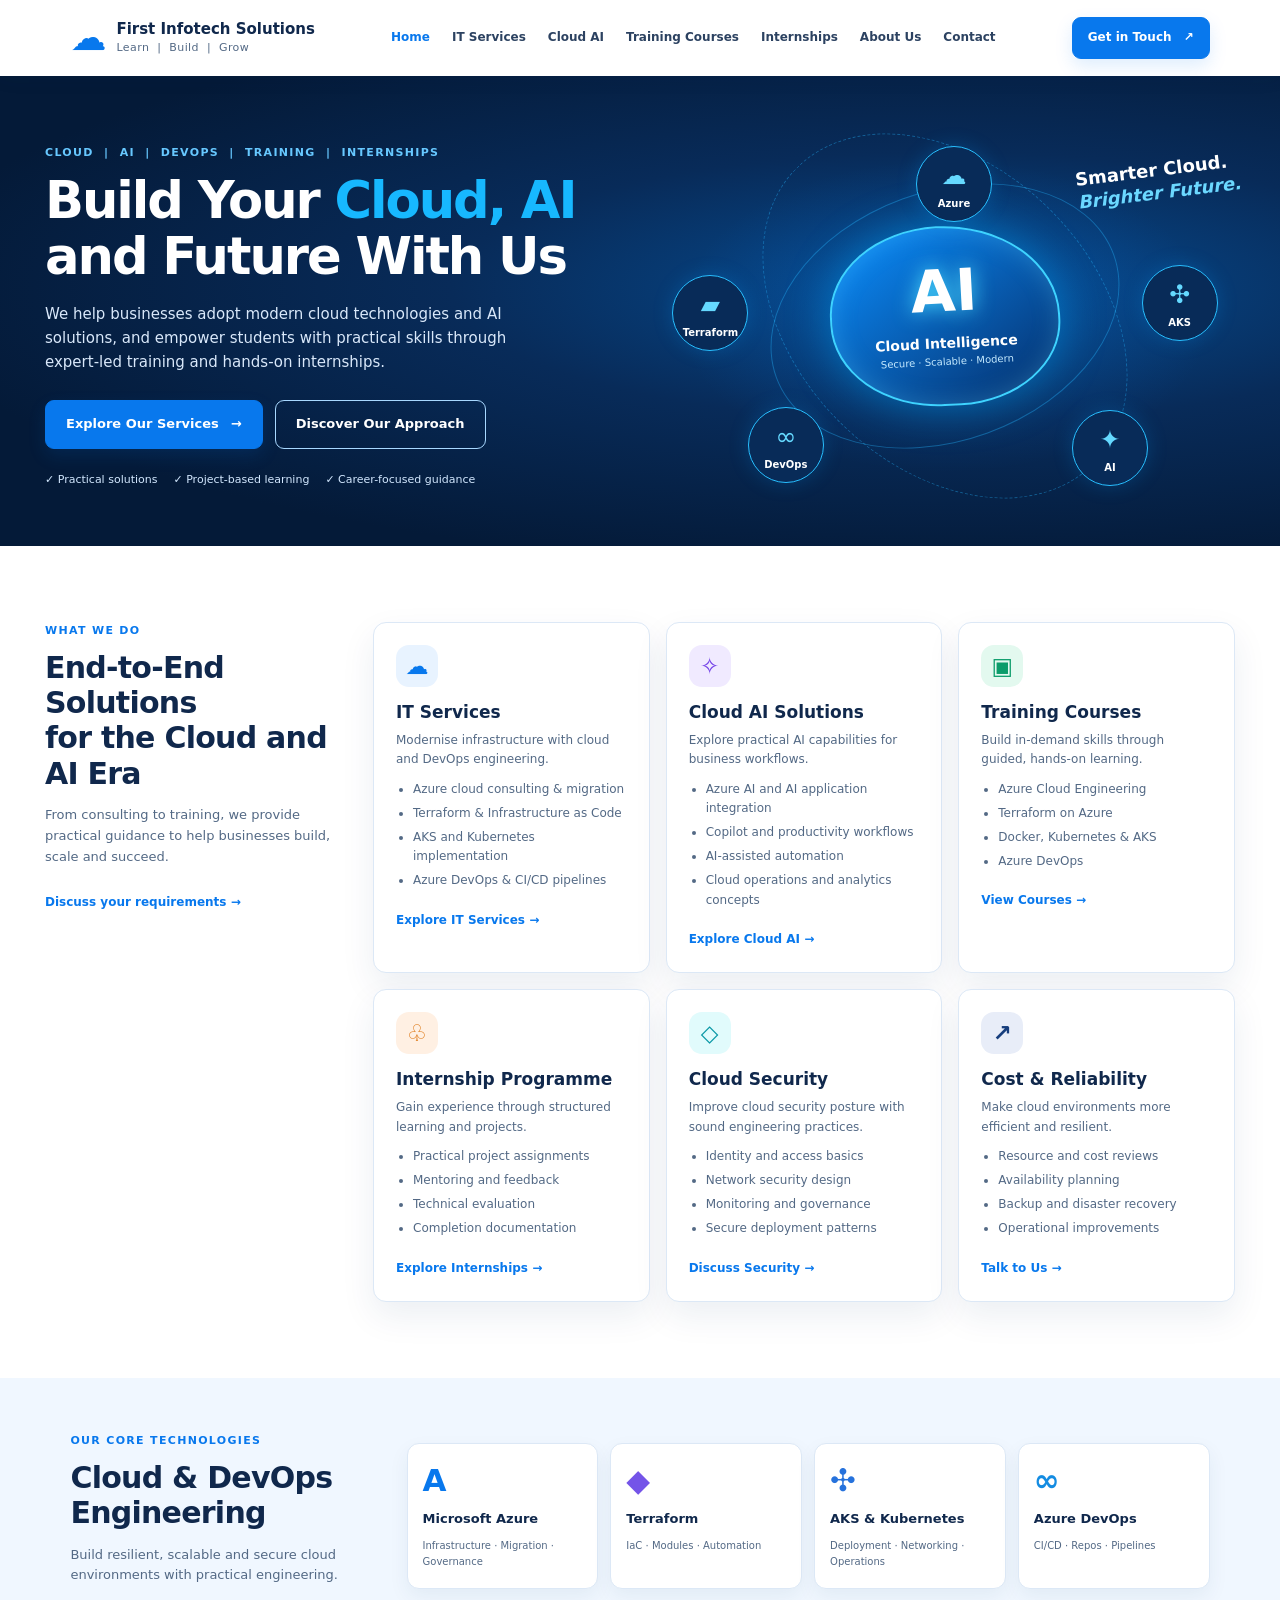
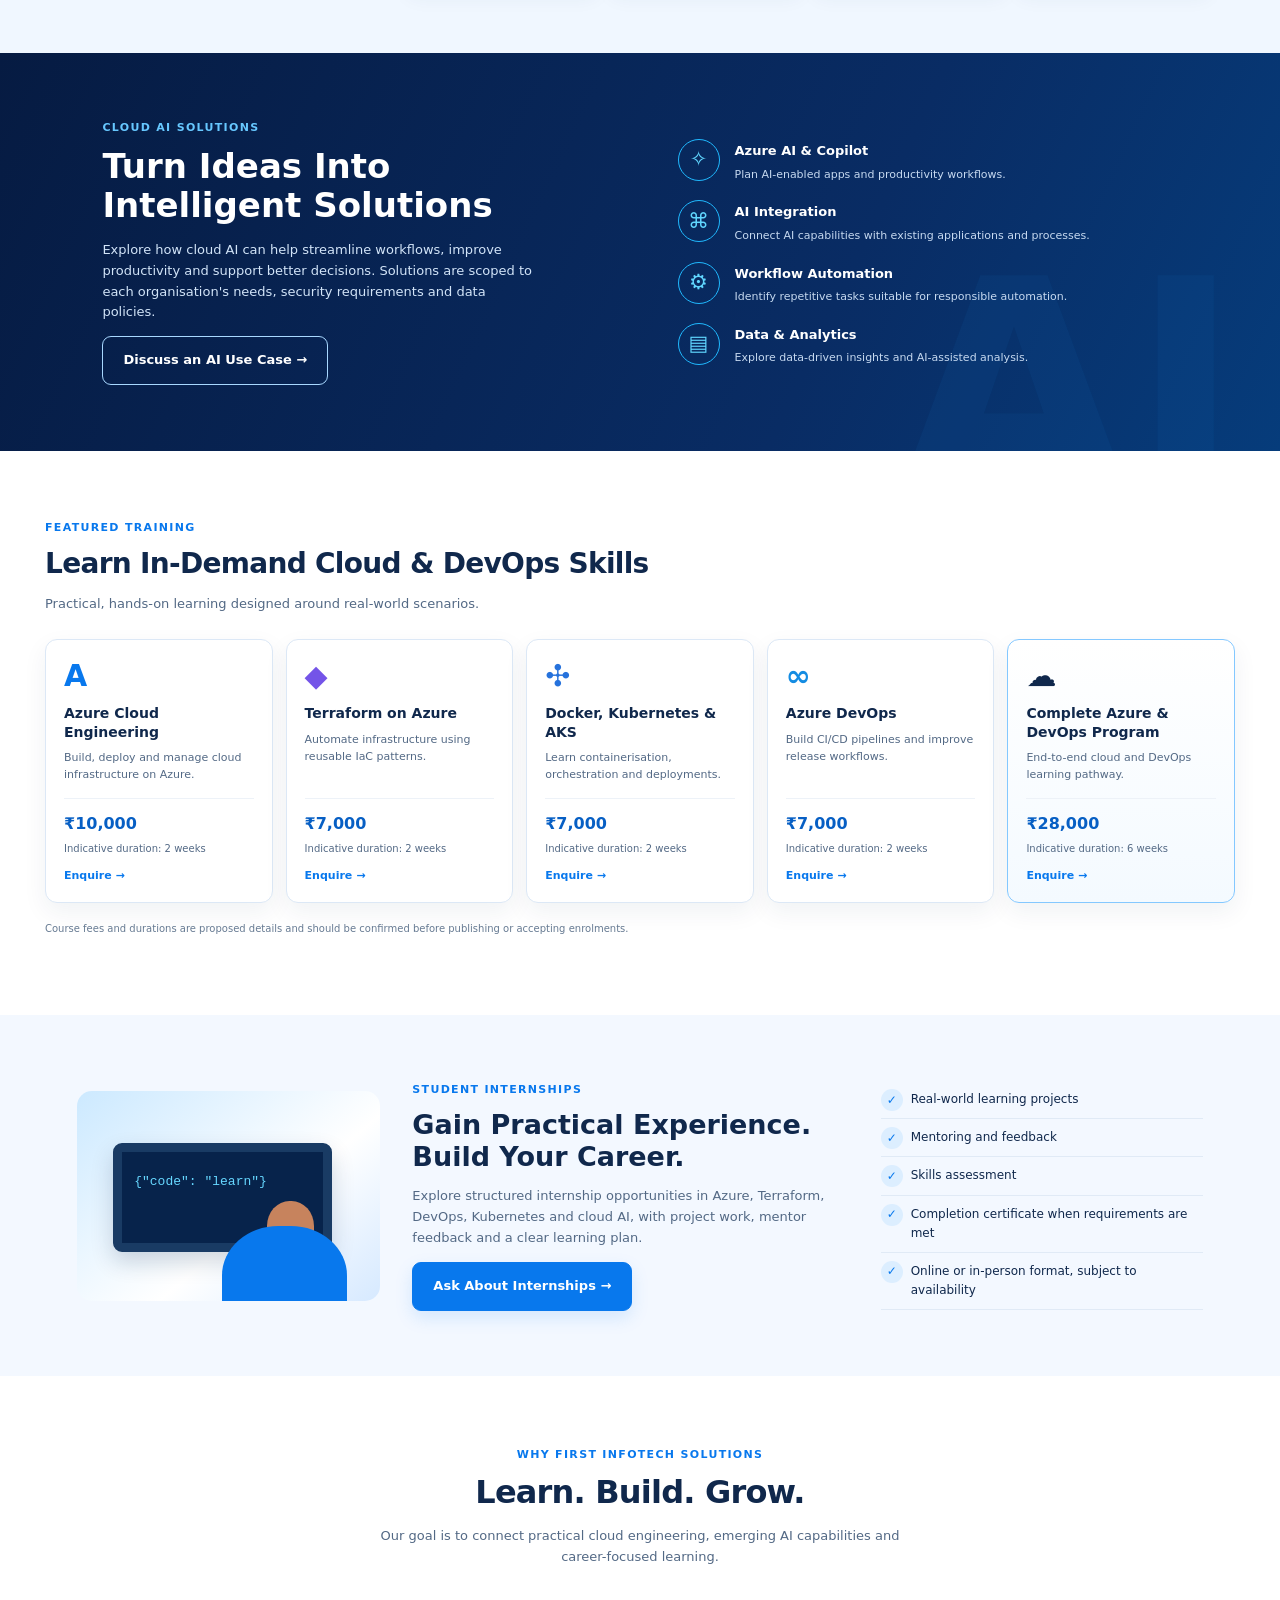
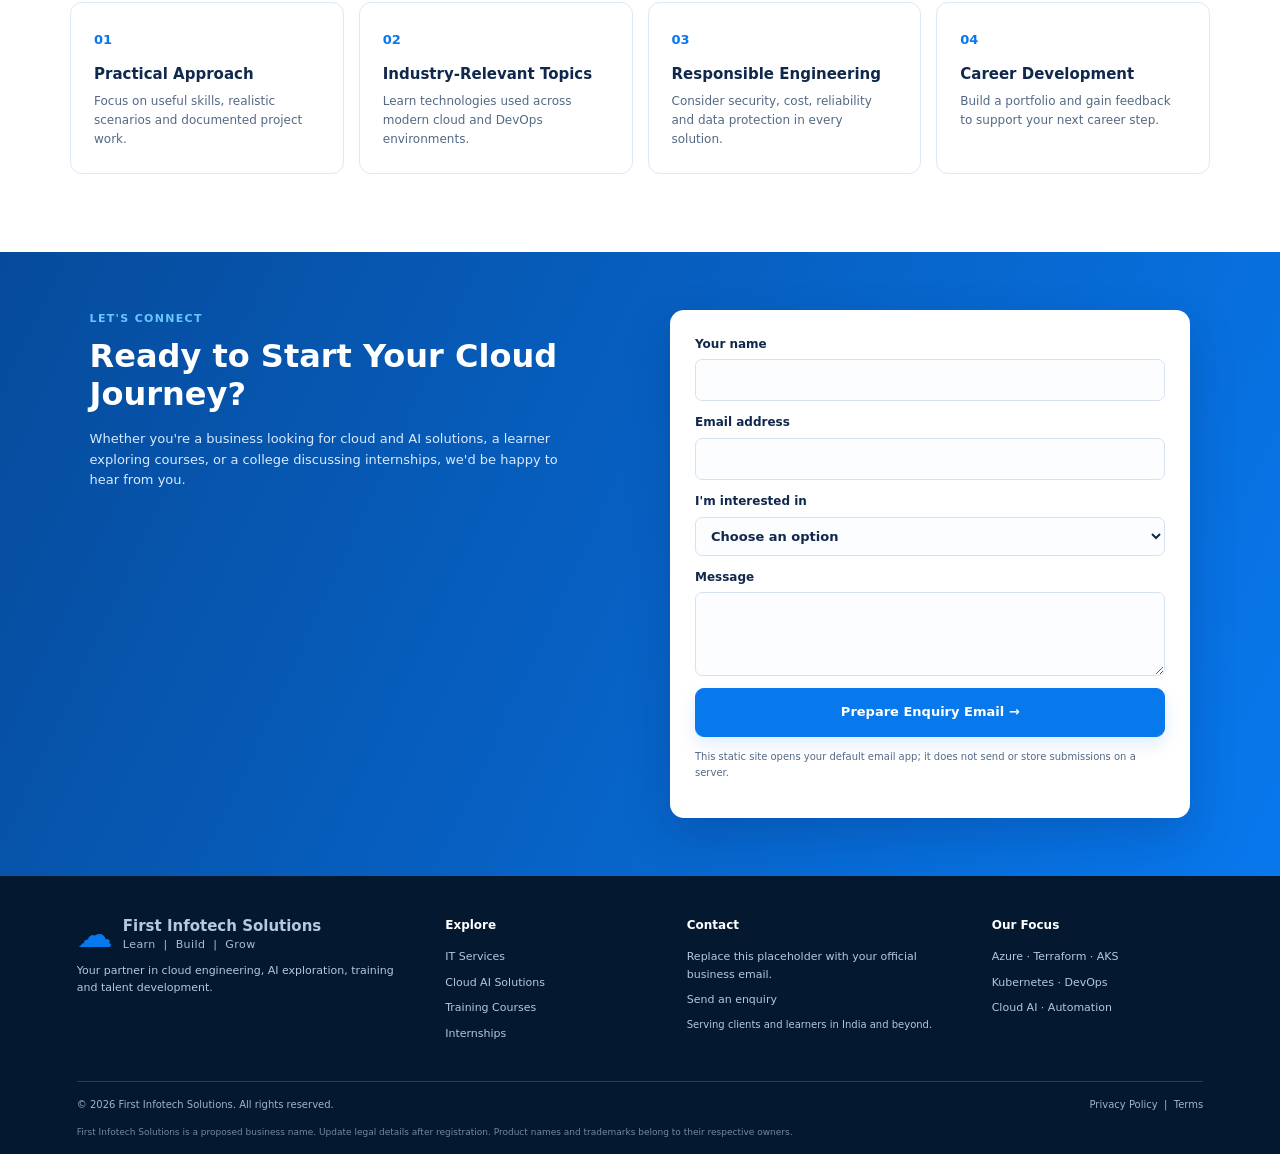
==== index.html @ 3216710e "Add files via upload" ====
<!doctype html>
<html lang="en">
<head>
  <meta charset="utf-8">
  <meta name="viewport" content="width=device-width, initial-scale=1">
  <meta name="description" content="First Infotech Solutions provides Azure, DevOps, Cloud AI solutions, professional training, and practical internship programmes.">
  <title>First Infotech Solutions | Cloud, AI, DevOps & Training</title>
  <link rel="icon" href="assets/favicon.svg" type="image/svg+xml">
  <link rel="stylesheet" href="styles.css">
</head>
<body>
  <header class="site-header">
    <a class="brand" href="#home" aria-label="First Infotech Solutions home">
      <span class="brand-mark" aria-hidden="true">☁</span>
      <span><strong>First Infotech Solutions</strong><small>Learn&nbsp; | &nbsp;Build&nbsp; | &nbsp;Grow</small></span>
    </a>
    <button class="menu-toggle" aria-expanded="false" aria-controls="primary-nav">☰ <span class="sr-only">Toggle navigation</span></button>
    <nav id="primary-nav" class="nav">
      <a href="#home">Home</a><a href="#services">IT Services</a><a href="#ai">Cloud AI</a>
      <a href="#courses">Training Courses</a><a href="#internships">Internships</a><a href="#about">About Us</a><a href="#contact">Contact</a>
    </nav>
    <a class="button button-small header-cta" href="#contact">Get in Touch <span>↗</span></a>
  </header>

  <main>
    <section id="home" class="hero">
      <div class="hero-grid">
        <div class="hero-copy">
          <p class="eyebrow light">CLOUD&nbsp; | &nbsp;AI&nbsp; | &nbsp;DEVOPS&nbsp; | &nbsp;TRAINING&nbsp; | &nbsp;INTERNSHIPS</p>
          <h1>Build Your <span>Cloud, AI</span><br>and Future With Us</h1>
          <p class="hero-lead">We help businesses adopt modern cloud technologies and AI solutions, and empower students with practical skills through expert-led training and hands-on internships.</p>
          <div class="hero-actions"><a class="button" href="#services">Explore Our Services <span>→</span></a><a class="button button-outline" href="#about">Discover Our Approach</a></div>
          <div class="hero-points"><span>✓ Practical solutions</span><span>✓ Project-based learning</span><span>✓ Career-focused guidance</span></div>
        </div>
        <div class="hero-art" aria-label="Cloud and AI technology illustration">
          <div class="orbit orbit-one"></div><div class="orbit orbit-two"></div>
          <div class="cloud-core"><span class="ai-symbol">AI</span><strong>Cloud Intelligence</strong><small>Secure · Scalable · Modern</small></div>
          <div class="tech-node node-top">☁<small>Azure</small></div>
          <div class="tech-node node-left">▰<small>Terraform</small></div>
          <div class="tech-node node-right">✣<small>AKS</small></div>
          <div class="tech-node node-bottom-left">∞<small>DevOps</small></div>
          <div class="tech-node node-bottom-right">✦<small>AI</small></div>
          <div class="hero-tagline">Smarter Cloud.<br><em>Brighter Future.</em></div>
        </div>
      </div>
    </section>

    <section id="services" class="section">
      <div class="section-heading">
        <p class="eyebrow">WHAT WE DO</p><h2>End-to-End Solutions<br>for the Cloud and AI Era</h2>
        <p>From consulting to training, we provide practical guidance to help businesses build, scale and succeed.</p>
        <a class="text-link" href="#contact">Discuss your requirements →</a>
      </div>
      <div class="service-grid">
        <article class="service-card blue"><span class="icon">☁</span><h3>IT Services</h3><p>Modernise infrastructure with cloud and DevOps engineering.</p><ul><li>Azure cloud consulting & migration</li><li>Terraform & Infrastructure as Code</li><li>AKS and Kubernetes implementation</li><li>Azure DevOps & CI/CD pipelines</li></ul><a href="#contact" class="card-link">Explore IT Services →</a></article>
        <article class="service-card purple"><span class="icon">✧</span><h3>Cloud AI Solutions</h3><p>Explore practical AI capabilities for business workflows.</p><ul><li>Azure AI and AI application integration</li><li>Copilot and productivity workflows</li><li>AI-assisted automation</li><li>Cloud operations and analytics concepts</li></ul><a href="#ai" class="card-link">Explore Cloud AI →</a></article>
        <article class="service-card green"><span class="icon">▣</span><h3>Training Courses</h3><p>Build in-demand skills through guided, hands-on learning.</p><ul><li>Azure Cloud Engineering</li><li>Terraform on Azure</li><li>Docker, Kubernetes & AKS</li><li>Azure DevOps</li></ul><a href="#courses" class="card-link">View Courses →</a></article>
        <article class="service-card orange"><span class="icon">♧</span><h3>Internship Programme</h3><p>Gain experience through structured learning and projects.</p><ul><li>Practical project assignments</li><li>Mentoring and feedback</li><li>Technical evaluation</li><li>Completion documentation</li></ul><a href="#internships" class="card-link">Explore Internships →</a></article>
        <article class="service-card teal"><span class="icon">◇</span><h3>Cloud Security</h3><p>Improve cloud security posture with sound engineering practices.</p><ul><li>Identity and access basics</li><li>Network security design</li><li>Monitoring and governance</li><li>Secure deployment patterns</li></ul><a href="#contact" class="card-link">Discuss Security →</a></article>
        <article class="service-card navy"><span class="icon">↗</span><h3>Cost & Reliability</h3><p>Make cloud environments more efficient and resilient.</p><ul><li>Resource and cost reviews</li><li>Availability planning</li><li>Backup and disaster recovery</li><li>Operational improvements</li></ul><a href="#contact" class="card-link">Talk to Us →</a></article>
      </div>
    </section>

    <section class="tech-strip">
      <div class="strip-intro"><p class="eyebrow">OUR CORE TECHNOLOGIES</p><h2>Cloud & DevOps<br>Engineering</h2><p>Build resilient, scalable and secure cloud environments with practical engineering.</p></div>
      <div class="tech-list">
        <div class="tech-card"><span class="tech-logo azure">A</span><strong>Microsoft Azure</strong><small>Infrastructure · Migration · Governance</small></div>
        <div class="tech-card"><span class="tech-logo terraform">◆</span><strong>Terraform</strong><small>IaC · Modules · Automation</small></div>
        <div class="tech-card"><span class="tech-logo k8s">✣</span><strong>AKS & Kubernetes</strong><small>Deployment · Networking · Operations</small></div>
        <div class="tech-card"><span class="tech-logo devops">∞</span><strong>Azure DevOps</strong><small>CI/CD · Repos · Pipelines</small></div>
      </div>
    </section>

    <section id="ai" class="ai-section">
      <div class="ai-copy"><p class="eyebrow light">CLOUD AI SOLUTIONS</p><h2>Turn Ideas Into<br>Intelligent Solutions</h2><p>Explore how cloud AI can help streamline workflows, improve productivity and support better decisions. Solutions are scoped to each organisation's needs, security requirements and data policies.</p><a href="#contact" class="button button-outline">Discuss an AI Use Case →</a></div>
      <div class="ai-capabilities">
        <article><span>✧</span><div><strong>Azure AI & Copilot</strong><p>Plan AI-enabled apps and productivity workflows.</p></div></article>
        <article><span>⌘</span><div><strong>AI Integration</strong><p>Connect AI capabilities with existing applications and processes.</p></div></article>
        <article><span>⚙</span><div><strong>Workflow Automation</strong><p>Identify repetitive tasks suitable for responsible automation.</p></div></article>
        <article><span>▤</span><div><strong>Data & Analytics</strong><p>Explore data-driven insights and AI-assisted analysis.</p></div></article>
      </div>
      <div class="ai-glow" aria-hidden="true">AI</div>
    </section>

    <section id="courses" class="section courses-section">
      <div class="courses-heading"><p class="eyebrow">FEATURED TRAINING</p><h2>Learn In-Demand Cloud & DevOps Skills</h2><p>Practical, hands-on learning designed around real-world scenarios.</p></div>
      <div class="course-grid">
        <article class="course-card"><span class="course-symbol azure">A</span><h3>Azure Cloud Engineering</h3><p>Build, deploy and manage cloud infrastructure on Azure.</p><div class="course-meta"><strong>₹10,000</strong><small>Indicative duration: 2 weeks</small></div><a href="#contact">Enquire →</a></article>
        <article class="course-card"><span class="course-symbol terraform">◆</span><h3>Terraform on Azure</h3><p>Automate infrastructure using reusable IaC patterns.</p><div class="course-meta"><strong>₹7,000</strong><small>Indicative duration: 2 weeks</small></div><a href="#contact">Enquire →</a></article>
        <article class="course-card"><span class="course-symbol k8s">✣</span><h3>Docker, Kubernetes & AKS</h3><p>Learn containerisation, orchestration and deployments.</p><div class="course-meta"><strong>₹7,000</strong><small>Indicative duration: 2 weeks</small></div><a href="#contact">Enquire →</a></article>
        <article class="course-card"><span class="course-symbol devops">∞</span><h3>Azure DevOps</h3><p>Build CI/CD pipelines and improve release workflows.</p><div class="course-meta"><strong>₹7,000</strong><small>Indicative duration: 2 weeks</small></div><a href="#contact">Enquire →</a></article>
        <article class="course-card featured"><span class="course-symbol cloud">☁</span><h3>Complete Azure & DevOps Program</h3><p>End-to-end cloud and DevOps learning pathway.</p><div class="course-meta"><strong>₹28,000</strong><small>Indicative duration: 6 weeks</small></div><a href="#contact">Enquire →</a></article>
      </div>
      <p class="fine-print">Course fees and durations are proposed details and should be confirmed before publishing or accepting enrolments.</p>
    </section>

    <section id="internships" class="internship-section">
      <div class="student-illustration" aria-hidden="true"><div class="screen">{"code": "learn"}</div><div class="person-head"></div><div class="person-body"></div></div>
      <div class="internship-copy"><p class="eyebrow">STUDENT INTERNSHIPS</p><h2>Gain Practical Experience.<br>Build Your Career.</h2><p>Explore structured internship opportunities in Azure, Terraform, DevOps, Kubernetes and cloud AI, with project work, mentor feedback and a clear learning plan.</p><a href="#contact" class="button">Ask About Internships →</a></div>
      <ul class="internship-benefits"><li>Real-world learning projects</li><li>Mentoring and feedback</li><li>Skills assessment</li><li>Completion certificate when requirements are met</li><li>Online or in-person format, subject to availability</li></ul>
    </section>

    <section id="about" class="about-section">
      <p class="eyebrow">WHY FIRST INFOTECH SOLUTIONS</p><h2>Learn. Build. Grow.</h2><p class="about-lead">Our goal is to connect practical cloud engineering, emerging AI capabilities and career-focused learning.</p>
      <div class="value-grid"><article><span>01</span><h3>Practical Approach</h3><p>Focus on useful skills, realistic scenarios and documented project work.</p></article><article><span>02</span><h3>Industry-Relevant Topics</h3><p>Learn technologies used across modern cloud and DevOps environments.</p></article><article><span>03</span><h3>Responsible Engineering</h3><p>Consider security, cost, reliability and data protection in every solution.</p></article><article><span>04</span><h3>Career Development</h3><p>Build a portfolio and gain feedback to support your next career step.</p></article></div>
    </section>

    <section id="contact" class="contact-section">
      <div><p class="eyebrow light">LET'S CONNECT</p><h2>Ready to Start Your Cloud Journey?</h2><p>Whether you're a business looking for cloud and AI solutions, a learner exploring courses, or a college discussing internships, we'd be happy to hear from you.</p></div>
      <form id="contact-form" class="contact-form">
        <label>Your name<input name="name" autocomplete="name" required maxlength="100"></label>
        <label>Email address<input type="email" name="email" autocomplete="email" required maxlength="150"></label>
        <label>I'm interested in<select name="interest" required><option value="">Choose an option</option><option>IT Services</option><option>Cloud AI Solutions</option><option>Training Courses</option><option>Student Internship</option><option>College Partnership</option><option>Other</option></select></label>
        <label>Message<textarea name="message" rows="3" required maxlength="2000"></textarea></label>
        <button class="button" type="submit">Prepare Enquiry Email →</button>
        <p class="form-note">This static site opens your default email app; it does not send or store submissions on a server.</p>
        <p id="form-status" class="form-status" role="status"></p>
      </form>
    </section>
  </main>

  <footer class="site-footer">
    <div class="footer-main"><div class="footer-brand"><a class="brand brand-footer" href="#home"><span class="brand-mark">☁</span><span><strong>First Infotech Solutions</strong><small>Learn&nbsp; | &nbsp;Build&nbsp; | &nbsp;Grow</small></span></a><p>Your partner in cloud engineering, AI exploration, training and talent development.</p></div>
      <div><h3>Explore</h3><a href="#services">IT Services</a><a href="#ai">Cloud AI Solutions</a><a href="#courses">Training Courses</a><a href="#internships">Internships</a></div>
      <div><h3>Contact</h3><p>Replace this placeholder with your official business email.</p><a href="#contact">Send an enquiry</a><p class="small">Serving clients and learners in India and beyond.</p></div>
      <div><h3>Our Focus</h3><p>Azure · Terraform · AKS</p><p>Kubernetes · DevOps</p><p>Cloud AI · Automation</p></div>
    </div>
    <div class="footer-bottom"><span>© <span id="year"></span> First Infotech Solutions. All rights reserved.</span><span>Privacy Policy&nbsp; | &nbsp;Terms</span></div>
    <p class="legal-note">First Infotech Solutions is a proposed business name. Update legal details after registration. Product names and trademarks belong to their respective owners.</p>
  </footer>
  <script src="script.js"></script>
</body>
</html>
---- styles.css ----
:root{--navy:#061b3c;--blue:#0878ed;--cyan:#12b8ff;--ink:#10284c;--muted:#536985;--pale:#f2f8ff;--line:#dce8f6;--white:#fff;--shadow:0 14px 34px rgba(8,49,100,.08)}*{box-sizing:border-box}html{scroll-behavior:smooth;scroll-padding-top:90px}body{margin:0;font-family:Inter,ui-sans-serif,system-ui,-apple-system,BlinkMacSystemFont,"Segoe UI",sans-serif;color:var(--ink);line-height:1.6}a{color:inherit;text-decoration:none}button,input,select,textarea{font:inherit}.sr-only{position:absolute;width:1px;height:1px;padding:0;margin:-1px;overflow:hidden;clip:rect(0,0,0,0);white-space:nowrap;border:0}.site-header{height:76px;display:flex;align-items:center;justify-content:space-between;gap:24px;padding:0 max(5.5vw,24px);background:#fff;position:sticky;top:0;z-index:20;box-shadow:0 3px 18px #082b5010}.brand{display:flex;align-items:center;gap:10px;min-width:235px}.brand-mark{font-size:36px;color:var(--blue);line-height:1}.brand strong,.brand small{display:block}.brand strong{font-size:15px;line-height:1.35}.brand small{font-size:11px;color:var(--muted);letter-spacing:.04em}.nav{display:flex;align-items:center;gap:22px}.nav a{font-size:12px;font-weight:650;color:#2c4261;white-space:nowrap}.nav a:hover,.nav a:focus,.nav a:first-child{color:var(--blue)}.button{display:inline-flex;justify-content:center;align-items:center;gap:12px;padding:13px 20px;border:1px solid var(--blue);border-radius:9px;background:var(--blue);color:white;font-weight:750;font-size:13px;box-shadow:0 7px 18px #0878ed22;cursor:pointer;transition:.2s}.button:hover{transform:translateY(-2px);background:#0066d7}.button-small{font-size:12px;padding:10px 15px;white-space:nowrap}.button-outline{background:transparent;border-color:#a8d8ff;color:white;box-shadow:none}.button-outline:hover{background:#ffffff15}.menu-toggle{display:none;background:none;border:0;font-size:25px;color:var(--ink)}.hero{background:radial-gradient(ellipse at 74% 45%,#064c91 0,#082b59 37%,#041a38 78%);color:#fff;overflow:hidden;position:relative}.hero-grid{max-width:1250px;min-height:470px;margin:auto;padding:65px 30px 55px;display:grid;grid-template-columns:1fr 1fr;align-items:center;gap:30px}.hero-copy{position:relative;z-index:2}.eyebrow{font-size:11px;font-weight:850;letter-spacing:.12em;color:var(--blue);margin:0 0 10px}.eyebrow.light{color:#67c8ff}.hero h1{font-size:clamp(36px,4vw,56px);line-height:1.08;letter-spacing:-.04em;margin:12px 0 18px}.hero h1 span{color:#17b8ff}.hero-lead{max-width:520px;color:#d9e8fa;font-size:15px}.hero-actions{display:flex;gap:12px;flex-wrap:wrap;margin:26px 0 22px}.hero-points{display:flex;gap:16px;flex-wrap:wrap;color:#d3e8ff;font-size:11px}.hero-art{min-height:340px;position:relative;display:flex;align-items:center;justify-content:center;background:radial-gradient(ellipse,#0878ed42 0,transparent 65%)}.cloud-core{position:relative;z-index:2;width:230px;height:180px;border-radius:48% 52% 45% 48%;display:flex;flex-direction:column;align-items:center;justify-content:center;background:linear-gradient(145deg,#0b8fff,#052d68);border:2px solid #3ed3ff;box-shadow:0 0 45px #00aaff7a,inset 0 0 25px #61d7ff45;transform:rotate(-3deg)}.ai-symbol{font-size:58px;line-height:1;font-weight:900;color:#fff;text-shadow:0 0 20px #4ddcff}.cloud-core strong{font-size:14px;margin-top:12px}.cloud-core small{font-size:10px;color:#c5eaff}.orbit{position:absolute;border:1px solid #26b7ff60;border-radius:50%;width:360px;height:250px;transform:rotate(-20deg)}.orbit-two{width:420px;height:300px;transform:rotate(45deg);border-style:dashed}.tech-node{position:absolute;z-index:3;width:76px;height:76px;display:flex;align-items:center;justify-content:center;flex-direction:column;border-radius:50%;background:#082b58;border:1px solid #28bfff;box-shadow:0 0 20px #009dff35;color:#65d9ff;font-size:25px}.tech-node small{font-size:10px;color:white;font-weight:700}.node-top{top:0;left:45%}.node-left{left:3%;top:38%}.node-right{right:3%;top:35%}.node-bottom-left{left:16%;bottom:1%}.node-bottom-right{right:15%;bottom:0}.hero-tagline{position:absolute;right:-5px;top:12px;font-size:18px;font-weight:750;line-height:1.3;transform:rotate(-7deg)}.hero-tagline em{color:#6bd8ff}.section{max-width:1250px;margin:auto;padding:76px 30px}.section-heading{max-width:290px;float:left;margin-right:38px}.section-heading h2,.strip-intro h2,.courses-heading h2,.about-section h2{font-size:30px;line-height:1.18;letter-spacing:-.025em;margin:0 0 14px}.section-heading p:not(.eyebrow),.strip-intro p:not(.eyebrow),.courses-heading p:not(.eyebrow){font-size:13px;color:var(--muted)}.text-link,.card-link{color:var(--blue);font-weight:800;font-size:12px;display:inline-block;margin-top:12px}.service-grid{display:grid;grid-template-columns:repeat(3,minmax(0,1fr));gap:16px}.service-card{padding:22px;border:1px solid var(--line);border-radius:13px;background:#fff;box-shadow:var(--shadow);min-height:260px}.service-card .icon{display:grid;place-items:center;width:42px;height:42px;border-radius:13px;background:#e8f3ff;color:var(--blue);font-size:23px;font-weight:800}.service-card.purple .icon{background:#f0eaff;color:#7443e8}.service-card.green .icon{background:#e3f9ef;color:#0b9c6a}.service-card.orange .icon{background:#fff0e3;color:#df7b1b}.service-card.teal .icon{background:#e1fbfc;color:#0897a5}.service-card.navy .icon{background:#e8edf8;color:#173e7d}.service-card h3{margin:12px 0 5px;font-size:17px}.service-card p,.service-card li{font-size:12px;color:var(--muted)}.service-card p{margin:0 0 10px}.service-card ul{padding-left:17px;margin:8px 0}.service-card li{margin:5px 0}.tech-strip{padding:54px max(5.5vw,24px);background:#f0f7ff;display:grid;grid-template-columns:minmax(210px, .75fr) 2fr;gap:35px;align-items:center}.strip-intro{max-width:300px}.tech-list{display:grid;grid-template-columns:repeat(4,minmax(0,1fr));gap:12px}.tech-card{background:#fff;border:1px solid var(--line);border-radius:12px;padding:18px 15px;min-height:145px;box-shadow:0 8px 20px #163a6410}.tech-logo,.course-symbol{display:block;font-size:31px;font-weight:900;line-height:1.2;margin-bottom:10px}.azure{color:#0878ed}.terraform{color:#7454e8}.k8s{color:#2672dc}.devops{color:#148ce2}.tech-card strong,.tech-card small{display:block}.tech-card strong{font-size:13px}.tech-card small{font-size:10px;color:var(--muted);margin-top:8px}.ai-section{position:relative;overflow:hidden;background:linear-gradient(115deg,#061b42,#092c64 65%,#063c7b);color:white;padding:66px max(8vw,30px);display:grid;grid-template-columns:1.05fr 1fr;gap:50px;align-items:center}.ai-copy,.ai-capabilities{position:relative;z-index:2}.ai-copy h2{font-size:34px;line-height:1.15;margin:0 0 15px}.ai-copy p:not(.eyebrow){font-size:13px;color:#d2e4f8;max-width:430px}.ai-capabilities{display:grid;gap:15px}.ai-capabilities article{display:flex;align-items:center;gap:15px}.ai-capabilities article>span{display:grid;place-items:center;width:42px;height:42px;border-radius:50%;border:1px solid #20b9ff;color:#61d7ff;font-size:21px;flex-shrink:0}.ai-capabilities strong{font-size:13px}.ai-capabilities p{margin:3px 0 0;font-size:11px;color:#c6d9f0}.ai-glow{position:absolute;right:3%;bottom:-90px;font-size:300px;font-weight:900;color:#159dff0d;line-height:1}.courses-section{padding-top:68px;padding-bottom:68px}.courses-heading{margin-bottom:25px}.courses-heading h2{font-size:28px}.course-grid{display:grid;grid-template-columns:repeat(5,minmax(0,1fr));gap:13px}.course-card{border:1px solid var(--line);border-radius:12px;padding:18px;background:#fff;box-shadow:0 9px 24px #082b5010;display:flex;flex-direction:column;min-height:240px}.course-card.featured{border-color:#84c8ff;background:linear-gradient(#fff,#f4faff)}.course-symbol{font-size:30px}.course-card h3{font-size:14px;line-height:1.3;margin:0 0 8px}.course-card p{font-size:11px;color:var(--muted);margin:0 0 14px}.course-meta{margin-top:auto;border-top:1px solid #edf2f8;padding-top:12px}.course-meta strong,.course-meta small{display:block}.course-meta strong{color:#075fc4;font-size:16px}.course-meta small{font-size:10px;color:var(--muted);margin-top:4px}.course-card>a{font-size:11px;font-weight:800;color:var(--blue);margin-top:10px}.fine-print{font-size:10px;color:#667a92;margin-top:18px}.internship-section{background:#f3f8ff;display:grid;grid-template-columns:.8fr 1.15fr .85fr;align-items:center;gap:32px;padding:50px max(6vw,25px)}.student-illustration{height:210px;position:relative;overflow:hidden;border-radius:15px;background:linear-gradient(140deg,#cce9ff,#fff 60%,#d6e9ff);display:flex;align-items:flex-end;justify-content:center}.screen{position:absolute;left:12%;top:25%;width:72%;height:52%;border:9px solid #193b64;border-radius:9px;background:#07234b;color:#66d7ff;font:13px monospace;padding:22px 12px;box-shadow:0 10px 22px #082b5030}.person-head{position:absolute;bottom:48px;right:22%;width:47px;height:52px;border-radius:48% 48% 42% 42%;background:#c7835d;z-index:2}.person-body{position:absolute;bottom:-35px;right:11%;width:125px;height:110px;border-radius:45% 45% 0 0;background:#0878ed;z-index:2}.internship-copy h2{font-size:27px;line-height:1.2;margin:0 0 12px}.internship-copy p:not(.eyebrow){font-size:13px;color:var(--muted)}.internship-benefits{padding:0;list-style:none}.internship-benefits li{position:relative;padding:9px 0 9px 30px;font-size:12px;border-bottom:1px solid #e0eaf6}.internship-benefits li:before{content:"✓";position:absolute;left:0;top:8px;display:grid;place-items:center;width:22px;height:22px;border-radius:50%;background:#dceeff;color:var(--blue);font-weight:900}.about-section{text-align:center;padding:70px 30px 78px;max-width:1200px;margin:auto}.about-section h2{font-size:32px}.about-lead{max-width:560px;margin:0 auto;color:var(--muted);font-size:13px}.value-grid{display:grid;grid-template-columns:repeat(4,1fr);gap:15px;text-align:left;margin-top:35px}.value-grid article{padding:23px;border:1px solid var(--line);border-radius:12px}.value-grid article>span{font-size:13px;color:var(--blue);font-weight:900}.value-grid h3{font-size:15px;margin:10px 0 6px}.value-grid p{font-size:12px;color:var(--muted);margin:0}.contact-section{background:linear-gradient(115deg,#064b9b,#0878ed);color:white;padding:58px max(7vw,28px);display:grid;grid-template-columns:1fr 1fr;gap:60px;align-items:start}.contact-section h2{font-size:32px;line-height:1.2;margin:0 0 15px}.contact-section>div>p:not(.eyebrow){max-width:470px;color:#d9eaff;font-size:13px}.contact-form{background:white;color:var(--ink);border-radius:14px;padding:25px;display:grid;gap:12px;box-shadow:0 18px 45px #001d4d35}.contact-form label{display:grid;gap:5px;font-size:12px;font-weight:750}.contact-form input,.contact-form select,.contact-form textarea{width:100%;padding:10px 11px;border:1px solid #d6e2f1;border-radius:7px;color:var(--ink);background:#fbfdff;font-size:13px}.contact-form input:focus,.contact-form select:focus,.contact-form textarea:focus{outline:2px solid #83c5ff;border-color:var(--blue)}.contact-form .button{width:100%}.form-note,.form-status{font-size:10px;color:var(--muted);margin:0}.site-footer{background:#04182f;color:#dce9f8;padding:40px max(6vw,25px) 15px}.footer-main{display:grid;grid-template-columns:1.6fr 1fr 1.3fr 1fr;gap:30px;max-width:1250px;margin:auto}.brand-footer{color:white}.brand-footer small{color:#a7bfd9}.footer-brand p,.footer-main>div>p,.footer-main>div>a{font-size:11px;color:#b4c8df}.footer-main>div>h3{font-size:12px;color:#fff;margin:0 0 13px}.footer-main>div:not(:first-child)>a{display:block;margin:8px 0}.footer-main p{margin:8px 0}.footer-main .small{font-size:10px}.footer-bottom{max-width:1250px;margin:30px auto 0;border-top:1px solid #24405d;padding-top:15px;display:flex;justify-content:space-between;gap:15px;font-size:10px;color:#9eb5ce}.legal-note{max-width:1250px;margin:12px auto 0;font-size:9px;color:#7189a5}.menu-open{display:flex}@media(max-width:1100px){.site-header{gap:14px;padding:0 24px}.brand{min-width:200px}.nav{gap:12px}.nav a{font-size:11px}.header-cta{display:none}.section-heading{float:none;max-width:700px;margin:0 0 25px}.tech-strip{grid-template-columns:1fr}.strip-intro{max-width:600px}.service-card{min-height:245px}.course-grid{grid-template-columns:repeat(3,1fr)}.internship-section{grid-template-columns:.8fr 1.2fr}.internship-benefits{grid-column:2}.footer-main{grid-template-columns:repeat(2,1fr)}}@media(max-width:760px){.site-header{height:68px;padding:0 18px}.brand{min-width:0}.brand-mark{font-size:30px}.brand strong{font-size:13px}.brand small{font-size:10px}.menu-toggle{display:block;margin-left:auto}.nav{display:none;position:absolute;top:68px;left:0;right:0;background:white;padding:15px 22px 20px;box-shadow:0 12px 20px #001b381c;flex-direction:column;align-items:stretch;gap:0}.nav.menu-open{display:flex}.nav a{padding:11px 4px;border-bottom:1px solid #eef3f8;font-size:13px}.hero-grid{grid-template-columns:1fr;padding:48px 22px 25px;gap:8px}.hero h1{font-size:39px}.hero-lead{font-size:14px}.hero-art{min-height:290px;transform:scale(.9);margin:-5px 0}.hero-tagline{right:0;font-size:14px}.section{padding:50px 20px}.section-heading h2,.strip-intro h2{font-size:27px}.service-grid{grid-template-columns:1fr}.service-card{min-height:0}.tech-strip{padding:45px 20px}.tech-list{grid-template-columns:repeat(2,1fr)}.ai-section{grid-template-columns:1fr;padding:48px 22px;gap:30px}.ai-copy h2{font-size:30px}.courses-section{padding:48px 20px}.course-grid{grid-template-columns:repeat(2,minmax(0,1fr))}.course-card{padding:15px;min-height:235px}.course-card h3{font-size:13px}.internship-section{grid-template-columns:1fr;padding:40px 20px;gap:22px}.student-illustration{max-height:180px}.internship-benefits{grid-column:auto}.about-section{padding:50px 20px}.value-grid{grid-template-columns:1fr 1fr}.contact-section{grid-template-columns:1fr;padding:45px 20px;gap:25px}.contact-section h2{font-size:29px}.contact-form{padding:19px}.footer-main{grid-template-columns:1fr 1fr;gap:25px 18px}.footer-bottom{flex-direction:column}.legal-note{line-height:1.5}}@media(max-width:390px){.brand strong{font-size:11px}.brand small{font-size:9px}.hero h1{font-size:34px}.course-grid,.value-grid{grid-template-columns:1fr}.hero-points{gap:8px}.hero-actions .button{width:100%}.tech-node{width:65px;height:65px}.cloud-core{width:200px;height:160px}}
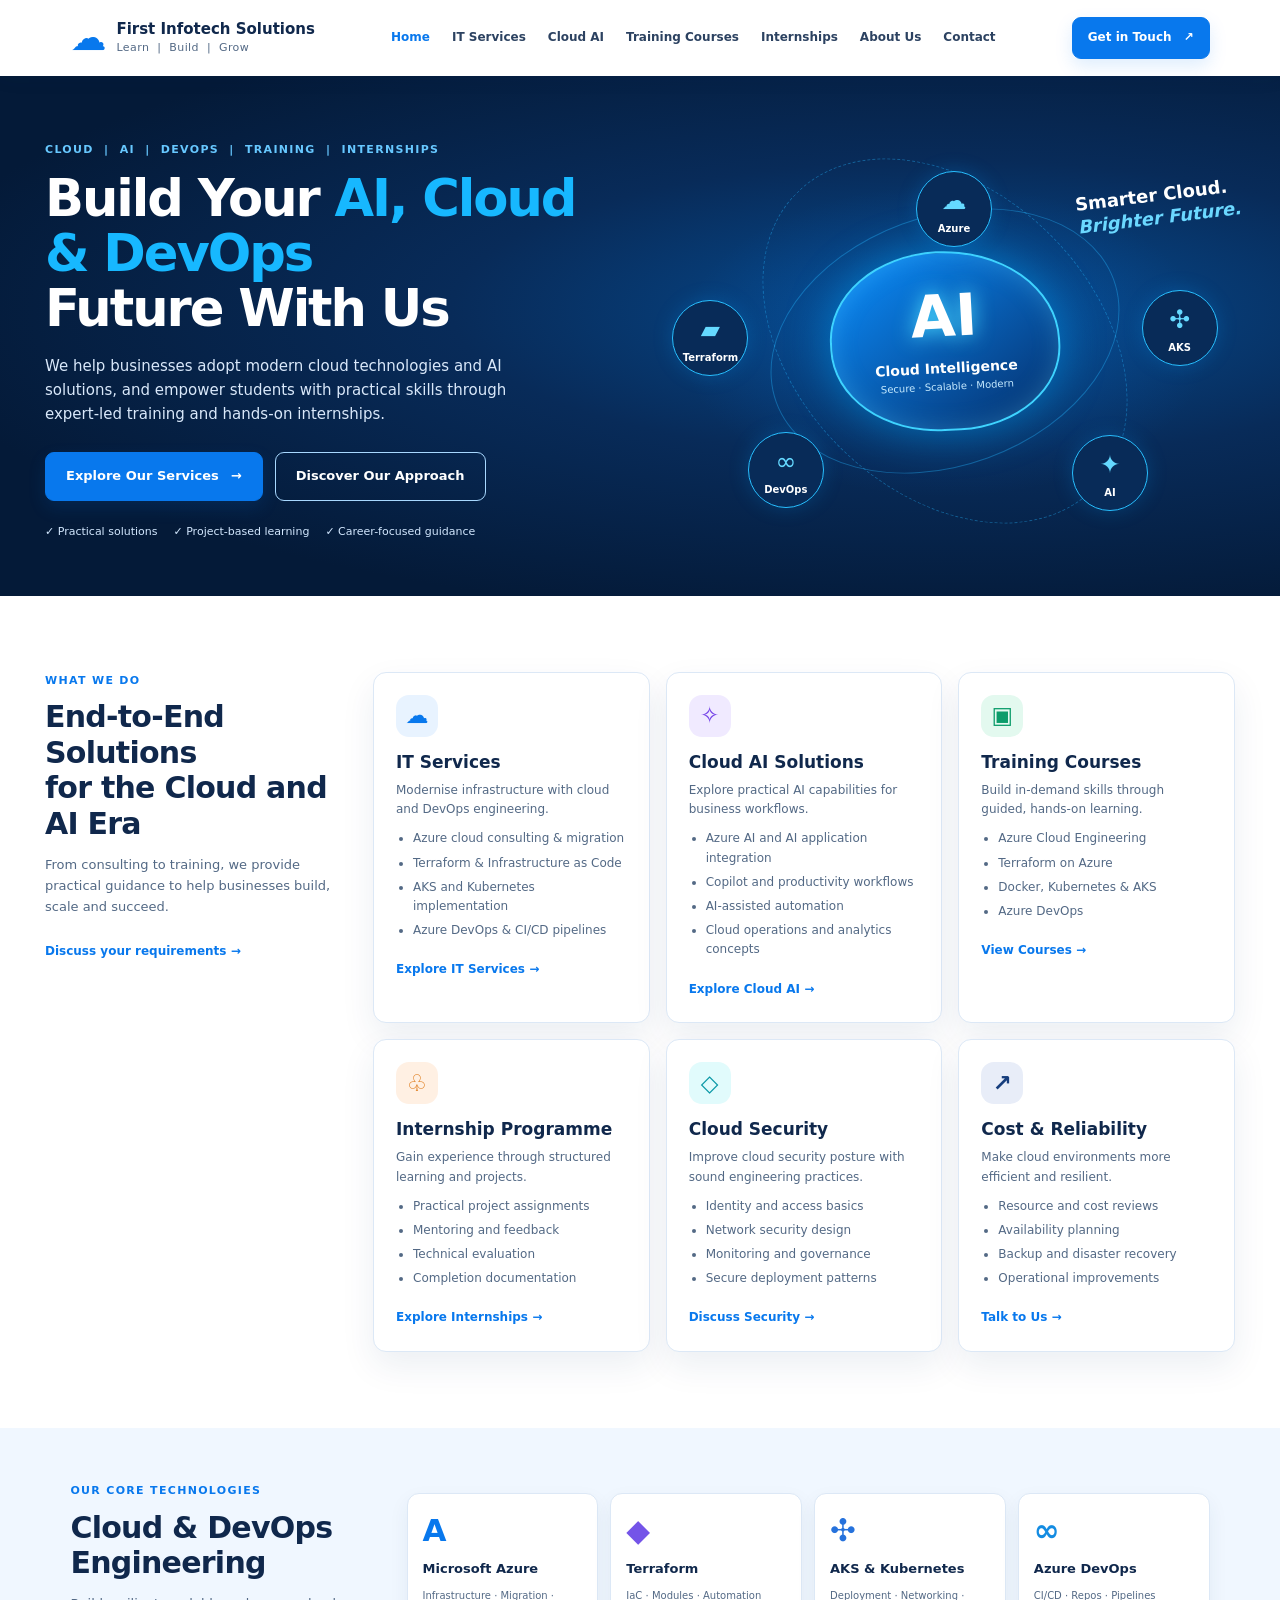
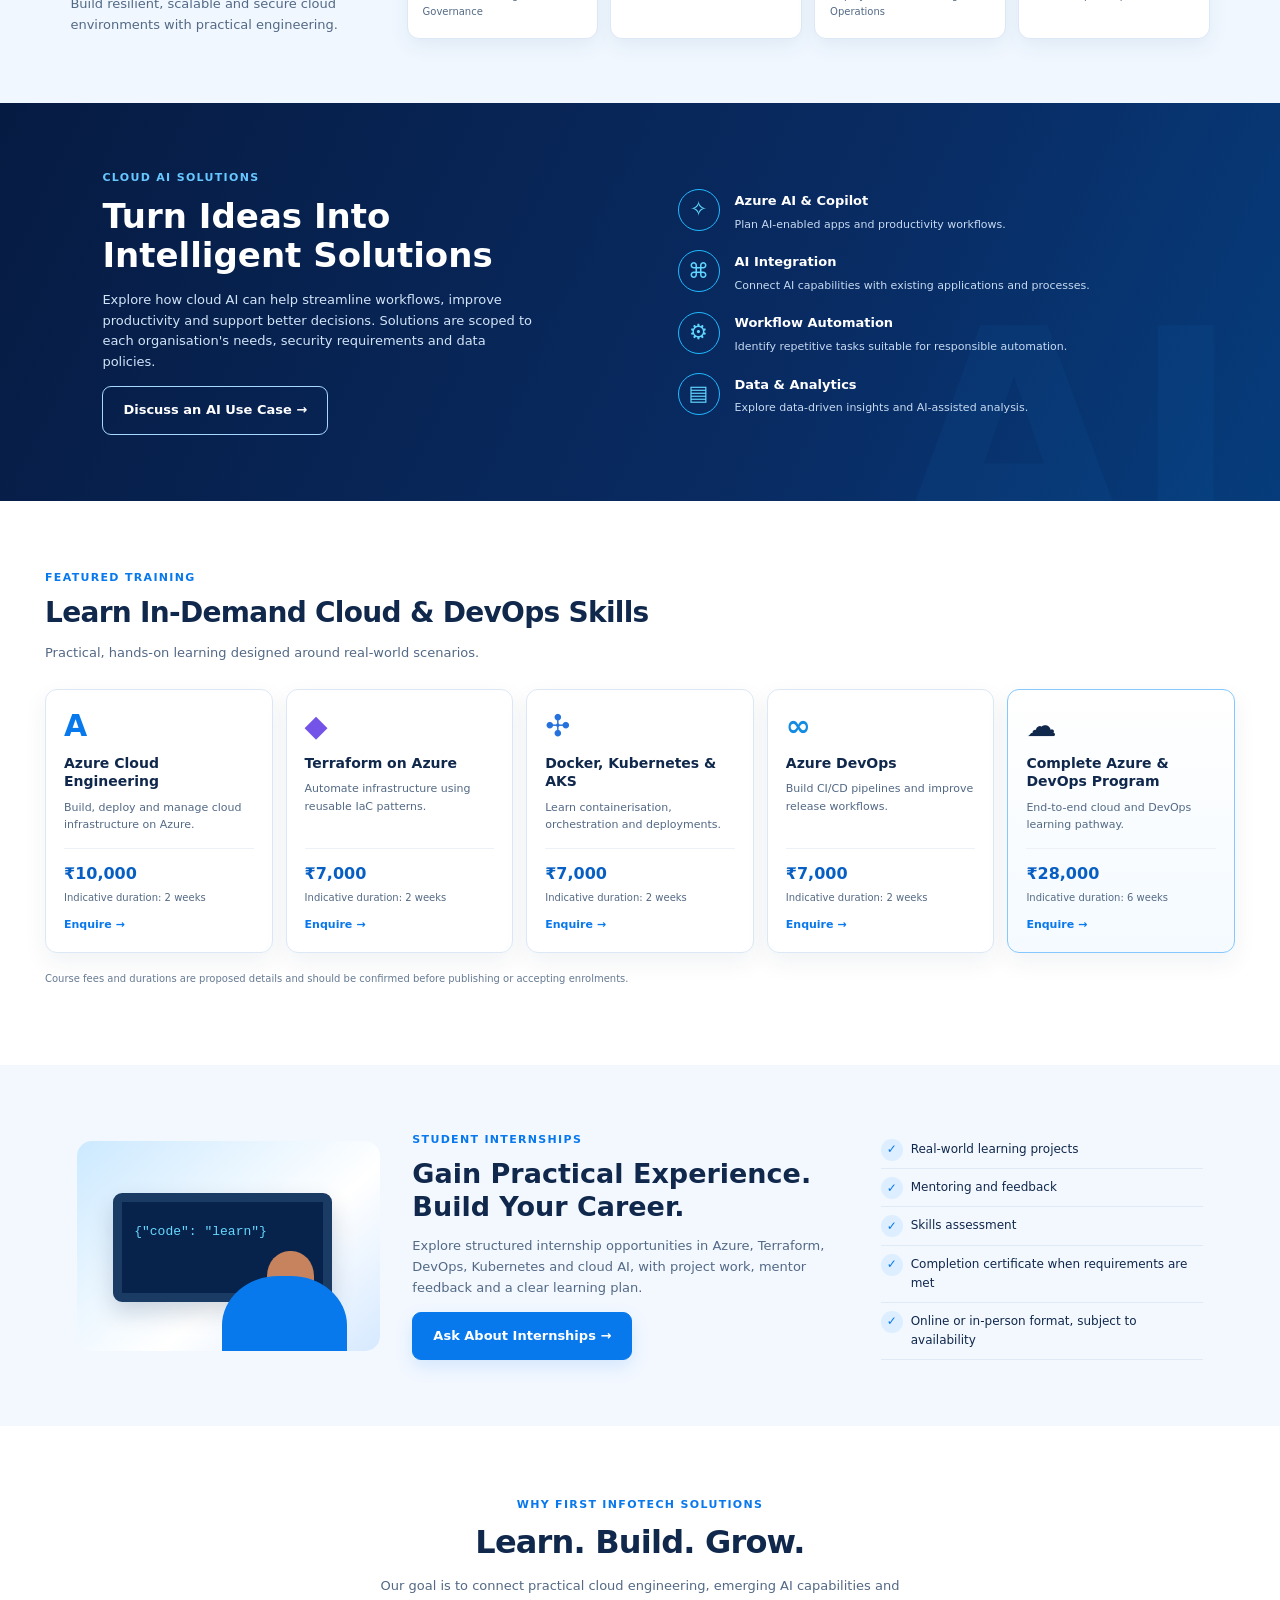
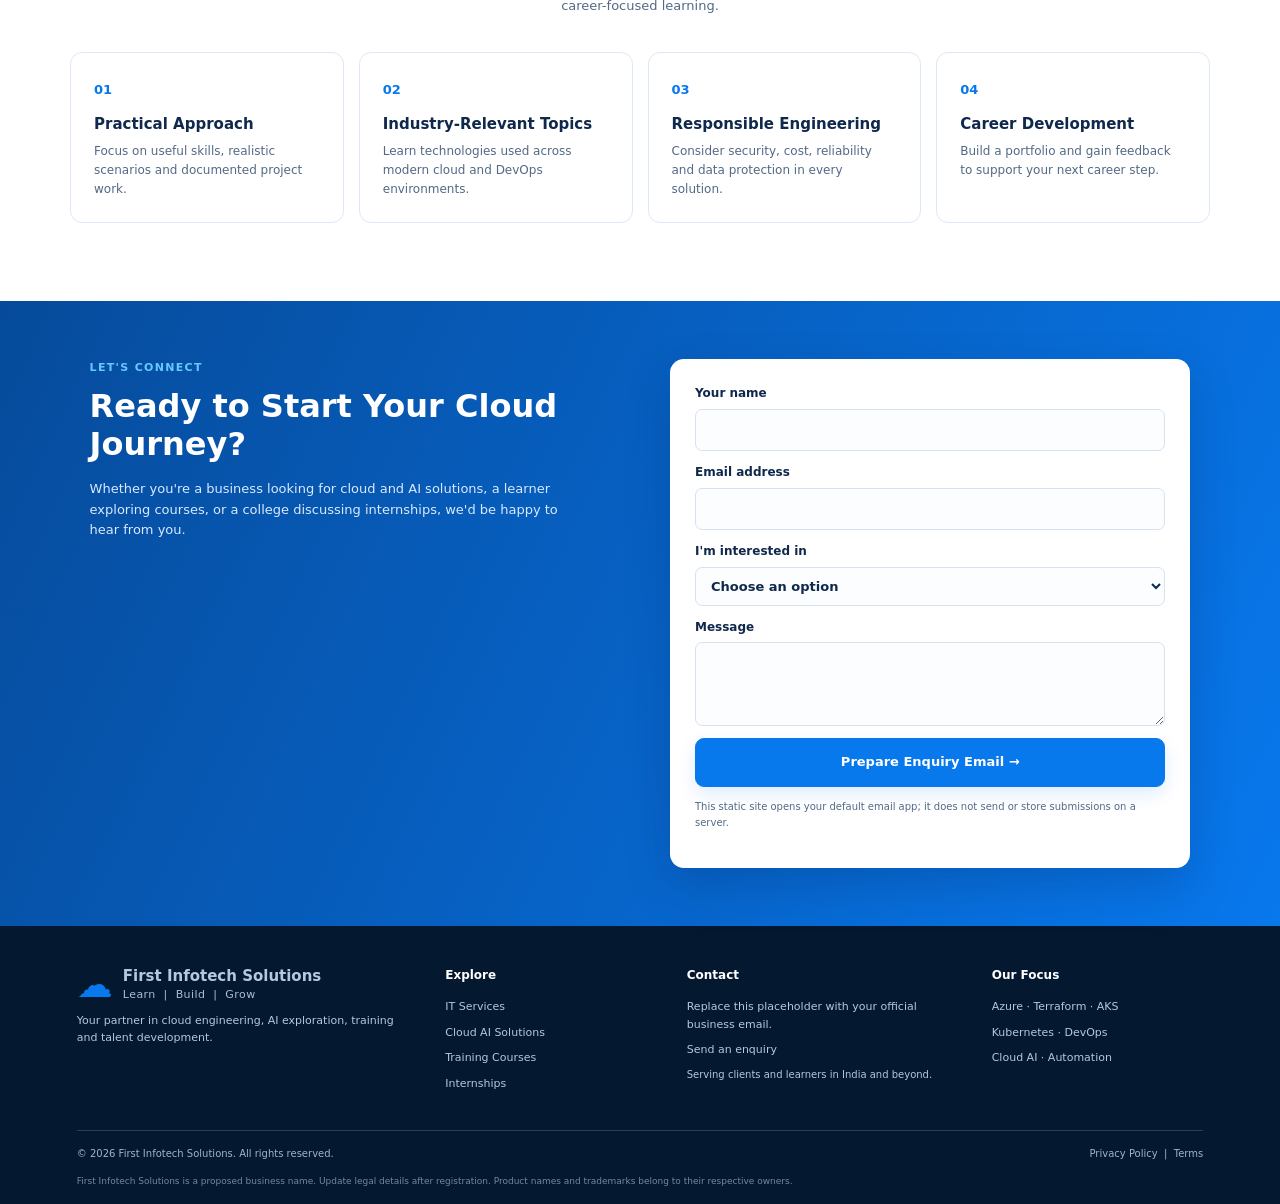
==== commit bb29bc12: "Update heading to emphasize AI and DevOps" ====
--- a/index.html
+++ b/index.html
@@ -27,7 +27,7 @@
       <div class="hero-grid">
         <div class="hero-copy">
           <p class="eyebrow light">CLOUD&nbsp; | &nbsp;AI&nbsp; | &nbsp;DEVOPS&nbsp; | &nbsp;TRAINING&nbsp; | &nbsp;INTERNSHIPS</p>
-          <h1>Build Your <span>Cloud, AI</span><br>and Future With Us</h1>
+          <h1>Build Your <span>AI, Cloud & DevOps</span><br>Future With Us</h1>
           <p class="hero-lead">We help businesses adopt modern cloud technologies and AI solutions, and empower students with practical skills through expert-led training and hands-on internships.</p>
           <div class="hero-actions"><a class="button" href="#services">Explore Our Services <span>→</span></a><a class="button button-outline" href="#about">Discover Our Approach</a></div>
           <div class="hero-points"><span>✓ Practical solutions</span><span>✓ Project-based learning</span><span>✓ Career-focused guidance</span></div>
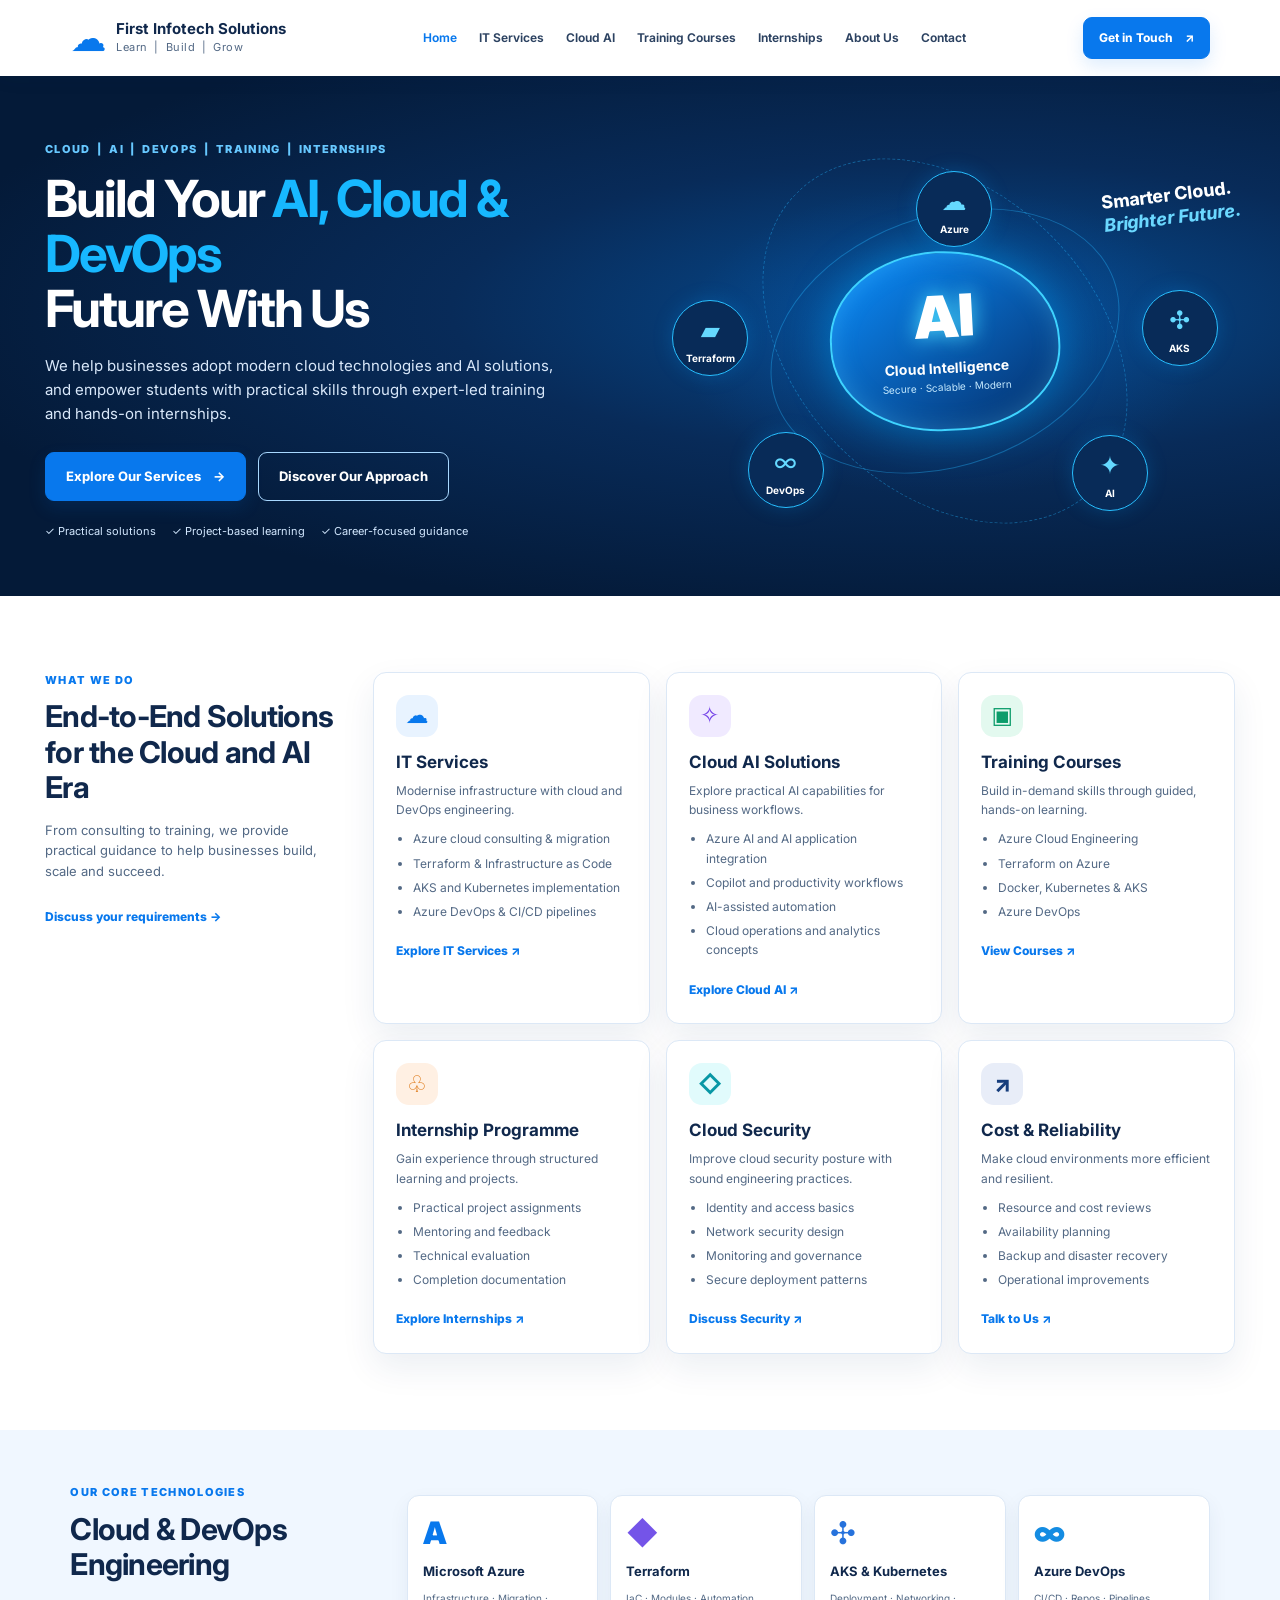
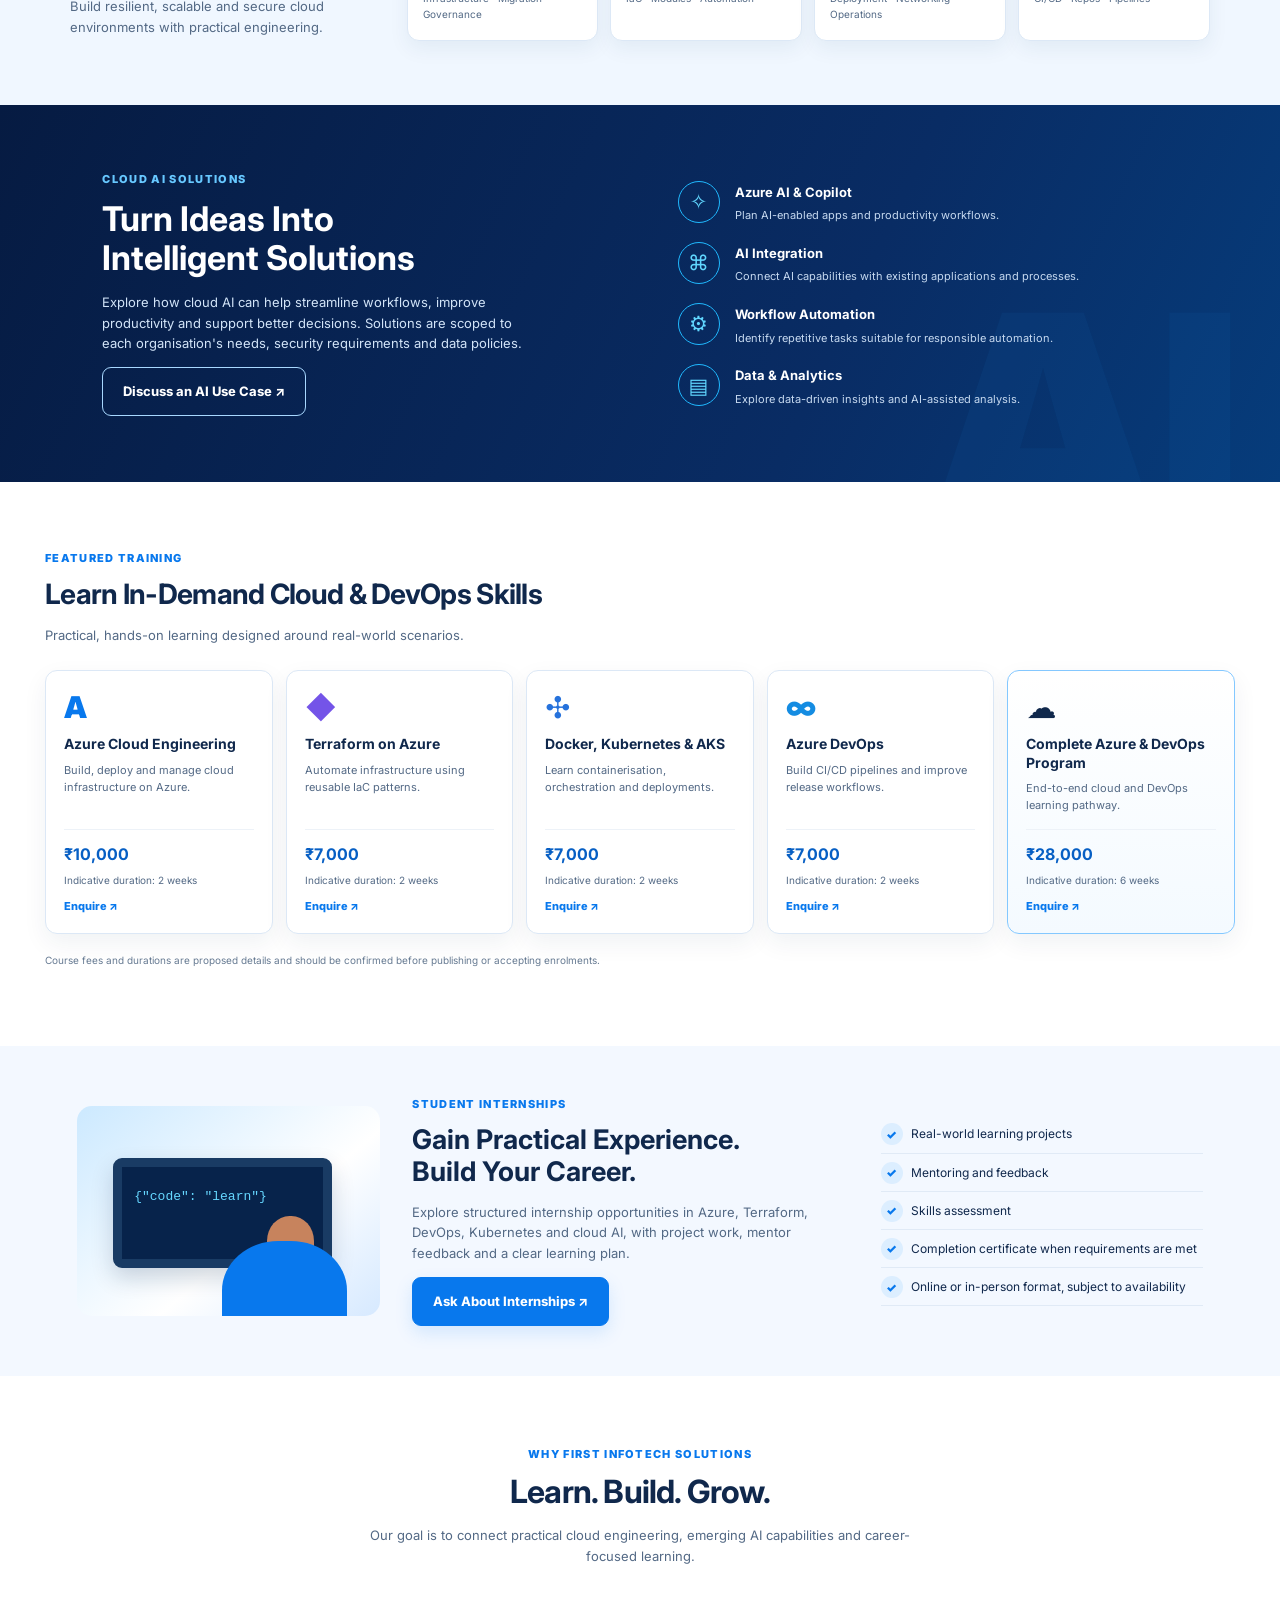
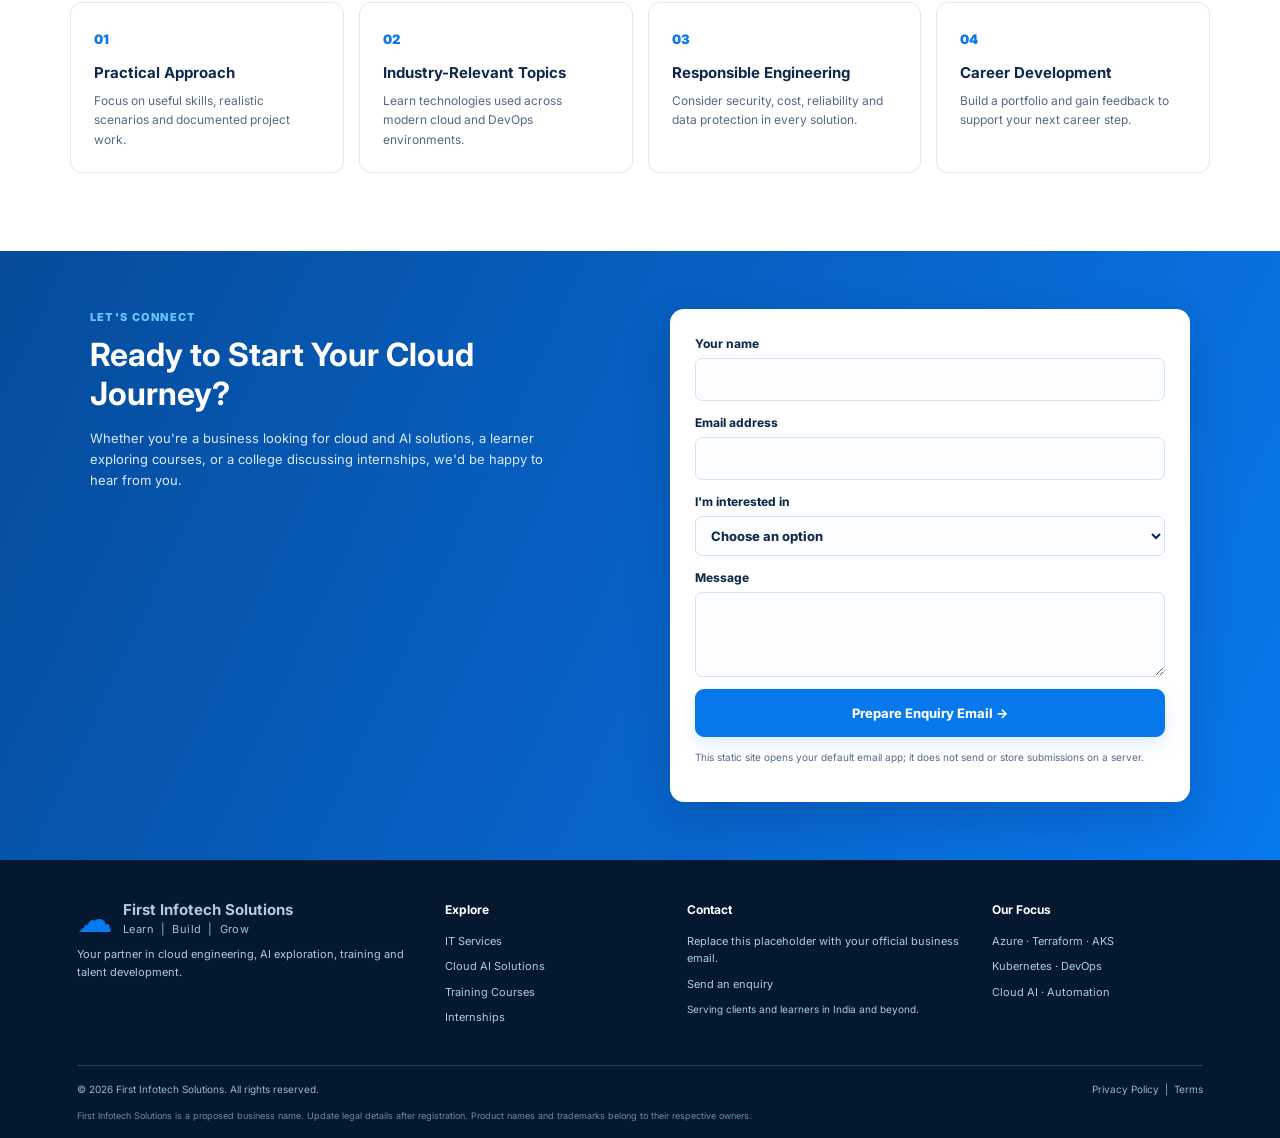
==== commit aafb8b3c: "Improve typography with a modern font stack and refined heading styling" ====
--- a/index.html
+++ b/index.html
@@ -6,6 +6,9 @@
   <meta name="description" content="First Infotech Solutions provides Azure, DevOps, Cloud AI solutions, professional training, and practical internship programmes.">
   <title>First Infotech Solutions | Cloud, AI, DevOps & Training</title>
   <link rel="icon" href="assets/favicon.svg" type="image/svg+xml">
+  <link rel="preconnect" href="https://fonts.googleapis.com">
+  <link rel="preconnect" href="https://fonts.gstatic.com" crossorigin>
+  <link href="https://fonts.googleapis.com/css2?family=Inter:wght@400;500;600;700;800&family=Manrope:wght@500;600;700;800&display=swap" rel="stylesheet">
   <link rel="stylesheet" href="styles.css">
 </head>
 <body>
@@ -52,12 +55,12 @@
         <a class="text-link" href="#contact">Discuss your requirements →</a>
       </div>
       <div class="service-grid">
-        <article class="service-card blue"><span class="icon">☁</span><h3>IT Services</h3><p>Modernise infrastructure with cloud and DevOps engineering.</p><ul><li>Azure cloud consulting & migration</li><li>Terraform & Infrastructure as Code</li><li>AKS and Kubernetes implementation</li><li>Azure DevOps & CI/CD pipelines</li></ul><a href="#contact" class="card-link">Explore IT Services →</a></article>
-        <article class="service-card purple"><span class="icon">✧</span><h3>Cloud AI Solutions</h3><p>Explore practical AI capabilities for business workflows.</p><ul><li>Azure AI and AI application integration</li><li>Copilot and productivity workflows</li><li>AI-assisted automation</li><li>Cloud operations and analytics concepts</li></ul><a href="#ai" class="card-link">Explore Cloud AI →</a></article>
-        <article class="service-card green"><span class="icon">▣</span><h3>Training Courses</h3><p>Build in-demand skills through guided, hands-on learning.</p><ul><li>Azure Cloud Engineering</li><li>Terraform on Azure</li><li>Docker, Kubernetes & AKS</li><li>Azure DevOps</li></ul><a href="#courses" class="card-link">View Courses →</a></article>
-        <article class="service-card orange"><span class="icon">♧</span><h3>Internship Programme</h3><p>Gain experience through structured learning and projects.</p><ul><li>Practical project assignments</li><li>Mentoring and feedback</li><li>Technical evaluation</li><li>Completion documentation</li></ul><a href="#internships" class="card-link">Explore Internships →</a></article>
-        <article class="service-card teal"><span class="icon">◇</span><h3>Cloud Security</h3><p>Improve cloud security posture with sound engineering practices.</p><ul><li>Identity and access basics</li><li>Network security design</li><li>Monitoring and governance</li><li>Secure deployment patterns</li></ul><a href="#contact" class="card-link">Discuss Security →</a></article>
-        <article class="service-card navy"><span class="icon">↗</span><h3>Cost & Reliability</h3><p>Make cloud environments more efficient and resilient.</p><ul><li>Resource and cost reviews</li><li>Availability planning</li><li>Backup and disaster recovery</li><li>Operational improvements</li></ul><a href="#contact" class="card-link">Talk to Us →</a></article>
+        <article class="service-card blue"><span class="icon">☁</span><h3>IT Services</h3><p>Modernise infrastructure with cloud and DevOps engineering.</p><ul><li>Azure cloud consulting & migration</li><li>Terraform & Infrastructure as Code</li><li>AKS and Kubernetes implementation</li><li>Azure DevOps & CI/CD pipelines</li></ul><a href="#contact" class="card-link">Explore IT Services ↗</a></article>
+        <article class="service-card purple"><span class="icon">✧</span><h3>Cloud AI Solutions</h3><p>Explore practical AI capabilities for business workflows.</p><ul><li>Azure AI and AI application integration</li><li>Copilot and productivity workflows</li><li>AI-assisted automation</li><li>Cloud operations and analytics concepts</li></ul><a href="#ai" class="card-link">Explore Cloud AI ↗</a></article>
+        <article class="service-card green"><span class="icon">▣</span><h3>Training Courses</h3><p>Build in-demand skills through guided, hands-on learning.</p><ul><li>Azure Cloud Engineering</li><li>Terraform on Azure</li><li>Docker, Kubernetes & AKS</li><li>Azure DevOps</li></ul><a href="#courses" class="card-link">View Courses ↗</a></article>
+        <article class="service-card orange"><span class="icon">♧</span><h3>Internship Programme</h3><p>Gain experience through structured learning and projects.</p><ul><li>Practical project assignments</li><li>Mentoring and feedback</li><li>Technical evaluation</li><li>Completion documentation</li></ul><a href="#internships" class="card-link">Explore Internships ↗</a></article>
+        <article class="service-card teal"><span class="icon">◇</span><h3>Cloud Security</h3><p>Improve cloud security posture with sound engineering practices.</p><ul><li>Identity and access basics</li><li>Network security design</li><li>Monitoring and governance</li><li>Secure deployment patterns</li></ul><a href="#contact" class="card-link">Discuss Security ↗</a></article>
+        <article class="service-card navy"><span class="icon">↗</span><h3>Cost & Reliability</h3><p>Make cloud environments more efficient and resilient.</p><ul><li>Resource and cost reviews</li><li>Availability planning</li><li>Backup and disaster recovery</li><li>Operational improvements</li></ul><a href="#contact" class="card-link">Talk to Us ↗</a></article>
       </div>
     </section>
 
@@ -72,7 +75,7 @@
     </section>
 
     <section id="ai" class="ai-section">
-      <div class="ai-copy"><p class="eyebrow light">CLOUD AI SOLUTIONS</p><h2>Turn Ideas Into<br>Intelligent Solutions</h2><p>Explore how cloud AI can help streamline workflows, improve productivity and support better decisions. Solutions are scoped to each organisation's needs, security requirements and data policies.</p><a href="#contact" class="button button-outline">Discuss an AI Use Case →</a></div>
+      <div class="ai-copy"><p class="eyebrow light">CLOUD AI SOLUTIONS</p><h2>Turn Ideas Into<br>Intelligent Solutions</h2><p>Explore how cloud AI can help streamline workflows, improve productivity and support better decisions. Solutions are scoped to each organisation's needs, security requirements and data policies.</p><a class="button button-outline" href="#contact">Discuss an AI Use Case ↗</a></div>
       <div class="ai-capabilities">
         <article><span>✧</span><div><strong>Azure AI & Copilot</strong><p>Plan AI-enabled apps and productivity workflows.</p></div></article>
         <article><span>⌘</span><div><strong>AI Integration</strong><p>Connect AI capabilities with existing applications and processes.</p></div></article>
@@ -85,18 +88,18 @@
     <section id="courses" class="section courses-section">
       <div class="courses-heading"><p class="eyebrow">FEATURED TRAINING</p><h2>Learn In-Demand Cloud & DevOps Skills</h2><p>Practical, hands-on learning designed around real-world scenarios.</p></div>
       <div class="course-grid">
-        <article class="course-card"><span class="course-symbol azure">A</span><h3>Azure Cloud Engineering</h3><p>Build, deploy and manage cloud infrastructure on Azure.</p><div class="course-meta"><strong>₹10,000</strong><small>Indicative duration: 2 weeks</small></div><a href="#contact">Enquire →</a></article>
-        <article class="course-card"><span class="course-symbol terraform">◆</span><h3>Terraform on Azure</h3><p>Automate infrastructure using reusable IaC patterns.</p><div class="course-meta"><strong>₹7,000</strong><small>Indicative duration: 2 weeks</small></div><a href="#contact">Enquire →</a></article>
-        <article class="course-card"><span class="course-symbol k8s">✣</span><h3>Docker, Kubernetes & AKS</h3><p>Learn containerisation, orchestration and deployments.</p><div class="course-meta"><strong>₹7,000</strong><small>Indicative duration: 2 weeks</small></div><a href="#contact">Enquire →</a></article>
-        <article class="course-card"><span class="course-symbol devops">∞</span><h3>Azure DevOps</h3><p>Build CI/CD pipelines and improve release workflows.</p><div class="course-meta"><strong>₹7,000</strong><small>Indicative duration: 2 weeks</small></div><a href="#contact">Enquire →</a></article>
-        <article class="course-card featured"><span class="course-symbol cloud">☁</span><h3>Complete Azure & DevOps Program</h3><p>End-to-end cloud and DevOps learning pathway.</p><div class="course-meta"><strong>₹28,000</strong><small>Indicative duration: 6 weeks</small></div><a href="#contact">Enquire →</a></article>
+        <article class="course-card"><span class="course-symbol azure">A</span><h3>Azure Cloud Engineering</h3><p>Build, deploy and manage cloud infrastructure on Azure.</p><div class="course-meta"><strong>₹10,000</strong><small>Indicative duration: 2 weeks</small></div><a href="#contact">Enquire ↗</a></article>
+        <article class="course-card"><span class="course-symbol terraform">◆</span><h3>Terraform on Azure</h3><p>Automate infrastructure using reusable IaC patterns.</p><div class="course-meta"><strong>₹7,000</strong><small>Indicative duration: 2 weeks</small></div><a href="#contact">Enquire ↗</a></article>
+        <article class="course-card"><span class="course-symbol k8s">✣</span><h3>Docker, Kubernetes & AKS</h3><p>Learn containerisation, orchestration and deployments.</p><div class="course-meta"><strong>₹7,000</strong><small>Indicative duration: 2 weeks</small></div><a href="#contact">Enquire ↗</a></article>
+        <article class="course-card"><span class="course-symbol devops">∞</span><h3>Azure DevOps</h3><p>Build CI/CD pipelines and improve release workflows.</p><div class="course-meta"><strong>₹7,000</strong><small>Indicative duration: 2 weeks</small></div><a href="#contact">Enquire ↗</a></article>
+        <article class="course-card featured"><span class="course-symbol cloud">☁</span><h3>Complete Azure & DevOps Program</h3><p>End-to-end cloud and DevOps learning pathway.</p><div class="course-meta"><strong>₹28,000</strong><small>Indicative duration: 6 weeks</small></div><a href="#contact">Enquire ↗</a></article>
       </div>
       <p class="fine-print">Course fees and durations are proposed details and should be confirmed before publishing or accepting enrolments.</p>
     </section>
 
     <section id="internships" class="internship-section">
       <div class="student-illustration" aria-hidden="true"><div class="screen">{"code": "learn"}</div><div class="person-head"></div><div class="person-body"></div></div>
-      <div class="internship-copy"><p class="eyebrow">STUDENT INTERNSHIPS</p><h2>Gain Practical Experience.<br>Build Your Career.</h2><p>Explore structured internship opportunities in Azure, Terraform, DevOps, Kubernetes and cloud AI, with project work, mentor feedback and a clear learning plan.</p><a href="#contact" class="button">Ask About Internships →</a></div>
+      <div class="internship-copy"><p class="eyebrow">STUDENT INTERNSHIPS</p><h2>Gain Practical Experience.<br>Build Your Career.</h2><p>Explore structured internship opportunities in Azure, Terraform, DevOps, Kubernetes and cloud AI, with project work, mentor feedback and a clear learning plan.</p><a class="button" href="#contact">Ask About Internships ↗</a></div>
       <ul class="internship-benefits"><li>Real-world learning projects</li><li>Mentoring and feedback</li><li>Skills assessment</li><li>Completion certificate when requirements are met</li><li>Online or in-person format, subject to availability</li></ul>
     </section>
 
